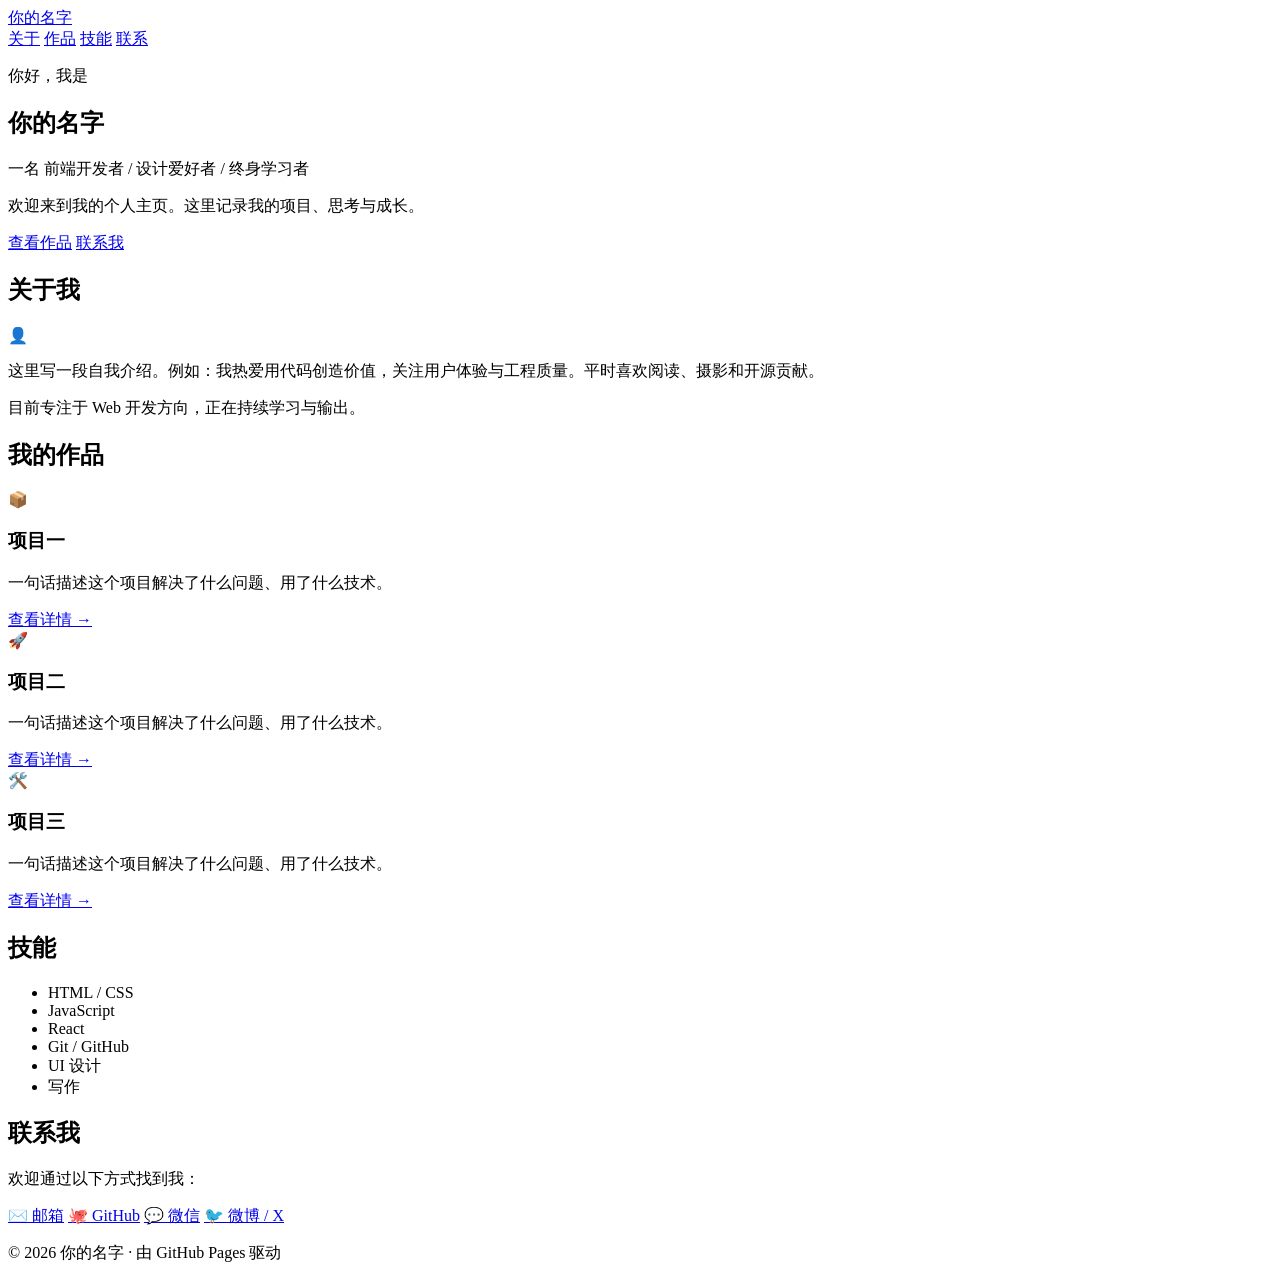
==== index.html @ ecc63362 "上传Html文件" ====
<!DOCTYPE html>
<html lang="zh-CN">
<head>
  <meta charset="UTF-8" />
  <meta name="viewport" content="width=device-width, initial-scale=1.0" />
  <title>你的名字 · 个人主页</title>
  <link rel="stylesheet" href="style.css" />
</head>
<body>
  <!-- 顶部导航 -->
  <header class="nav">
    <div class="nav-inner">
      <a class="logo" href="#top">你的名字</a>
      <nav class="links">
        <a href="#about">关于</a>
        <a href="#projects">作品</a>
        <a href="#skills">技能</a>
        <a href="#contact">联系</a>
      </nav>
    </div>
  </header>

  <!-- 首屏 -->
  <section class="hero" id="top">
    <div class="hero-inner">
      <p class="hello">你好，我是</p>
      <h1>你的名字</h1>
      <p class="tagline">一名 <span class="accent">前端开发者</span> / 设计爱好者 / 终身学习者</p>
      <p class="intro">欢迎来到我的个人主页。这里记录我的项目、思考与成长。</p>
      <div class="hero-actions">
        <a class="btn primary" href="#projects">查看作品</a>
        <a class="btn ghost" href="#contact">联系我</a>
      </div>
    </div>
  </section>

  <!-- 关于 -->
  <section class="section" id="about">
    <h2 class="section-title">关于我</h2>
    <div class="about-grid">
      <div class="avatar">👤</div>
      <div class="about-text">
        <p>这里写一段自我介绍。例如：我热爱用代码创造价值，关注用户体验与工程质量。平时喜欢阅读、摄影和开源贡献。</p>
        <p>目前专注于 Web 开发方向，正在持续学习与输出。</p>
      </div>
    </div>
  </section>

  <!-- 作品 -->
  <section class="section alt" id="projects">
    <h2 class="section-title">我的作品</h2>
    <div class="cards">
      <article class="card">
        <div class="card-thumb">📦</div>
        <h3>项目一</h3>
        <p>一句话描述这个项目解决了什么问题、用了什么技术。</p>
        <a class="card-link" href="#">查看详情 →</a>
      </article>
      <article class="card">
        <div class="card-thumb">🚀</div>
        <h3>项目二</h3>
        <p>一句话描述这个项目解决了什么问题、用了什么技术。</p>
        <a class="card-link" href="#">查看详情 →</a>
      </article>
      <article class="card">
        <div class="card-thumb">🛠️</div>
        <h3>项目三</h3>
        <p>一句话描述这个项目解决了什么问题、用了什么技术。</p>
        <a class="card-link" href="#">查看详情 →</a>
      </article>
    </div>
  </section>

  <!-- 技能 -->
  <section class="section" id="skills">
    <h2 class="section-title">技能</h2>
    <ul class="skills">
      <li>HTML / CSS</li>
      <li>JavaScript</li>
      <li>React</li>
      <li>Git / GitHub</li>
      <li>UI 设计</li>
      <li>写作</li>
    </ul>
  </section>

  <!-- 联系 -->
  <section class="section alt" id="contact">
    <h2 class="section-title">联系我</h2>
    <p class="contact-text">欢迎通过以下方式找到我：</p>
    <div class="social">
      <a href="mailto:you@example.com">✉️ 邮箱</a>
      <a href="https://github.com/你的用户名">🐙 GitHub</a>
      <a href="#">💬 微信</a>
      <a href="#">🐦 微博 / X</a>
    </div>
  </section>

  <footer class="footer">
    <p>© <span id="year"></span> 你的名字 · 由 GitHub Pages 驱动</p>
  </footer>

  <script>
    document.getElementById('year').textContent = new Date().getFullYear();
  </script>
</body>
</html>
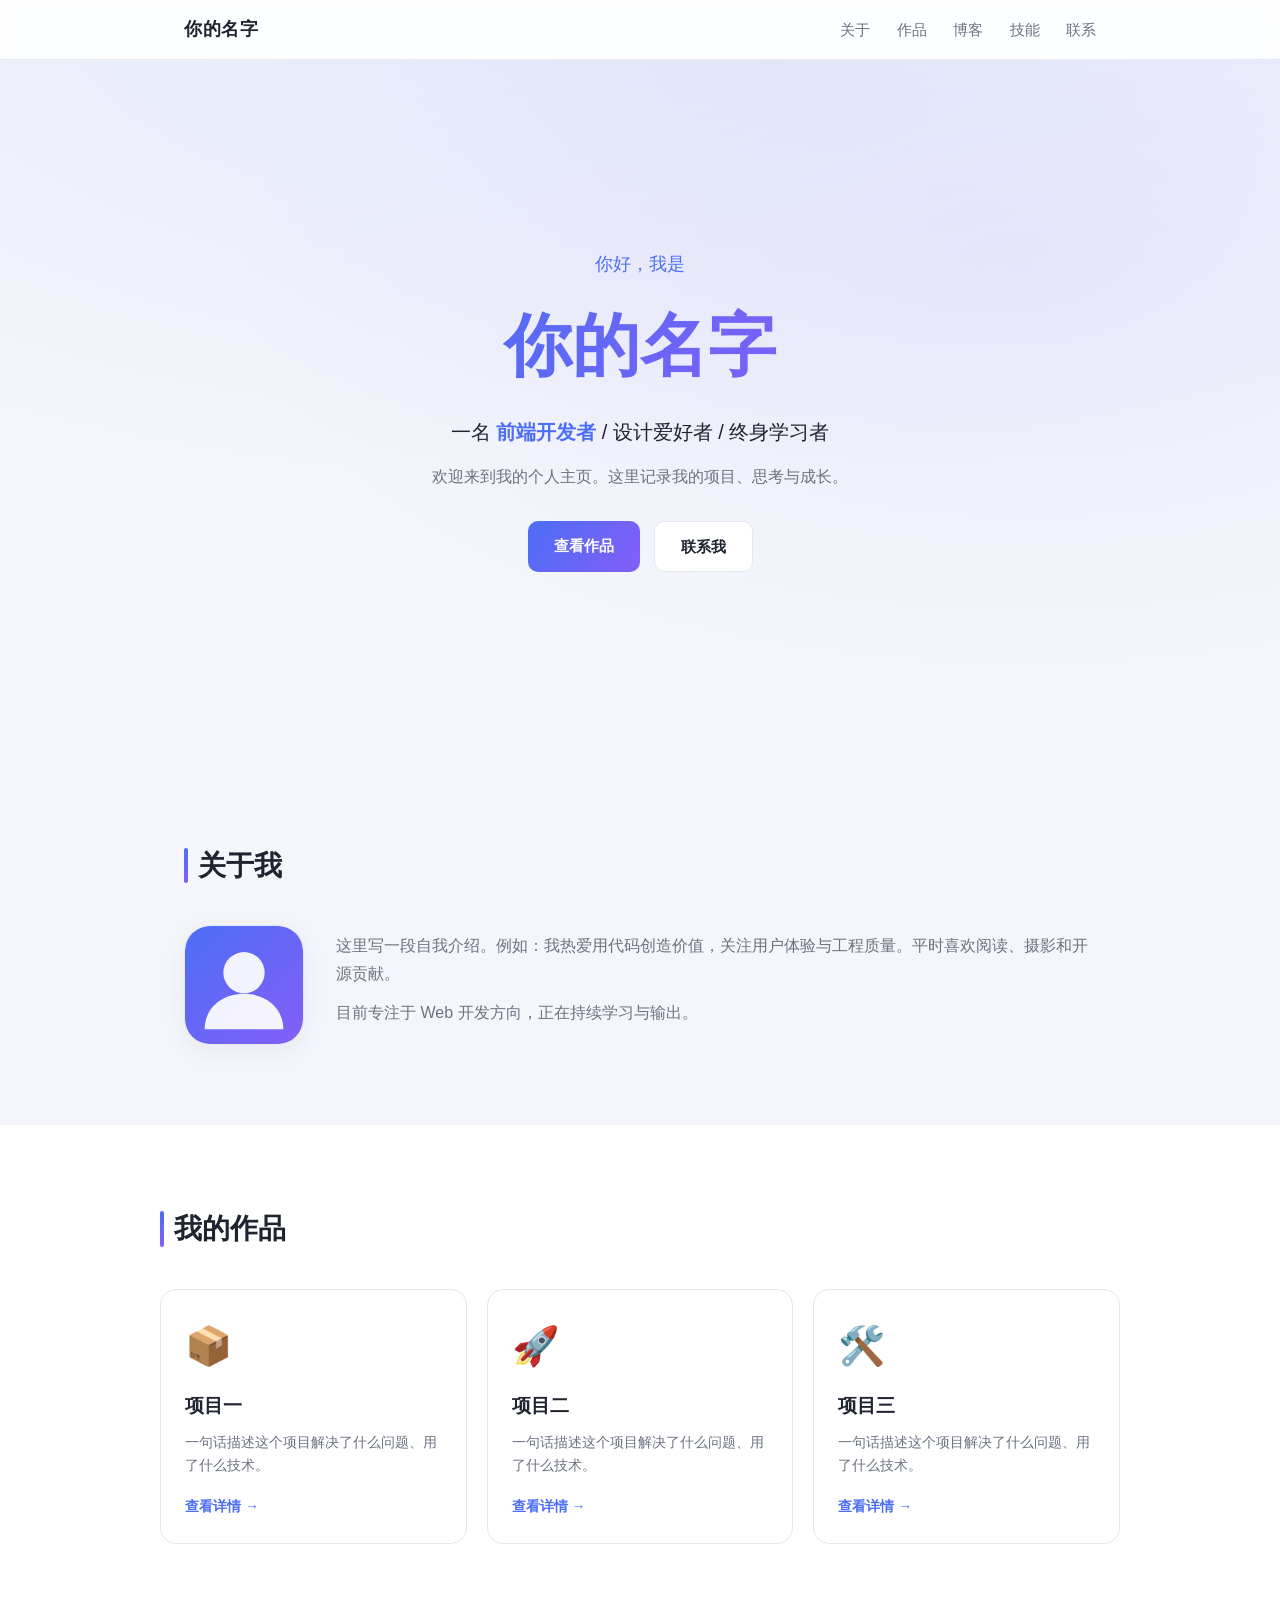
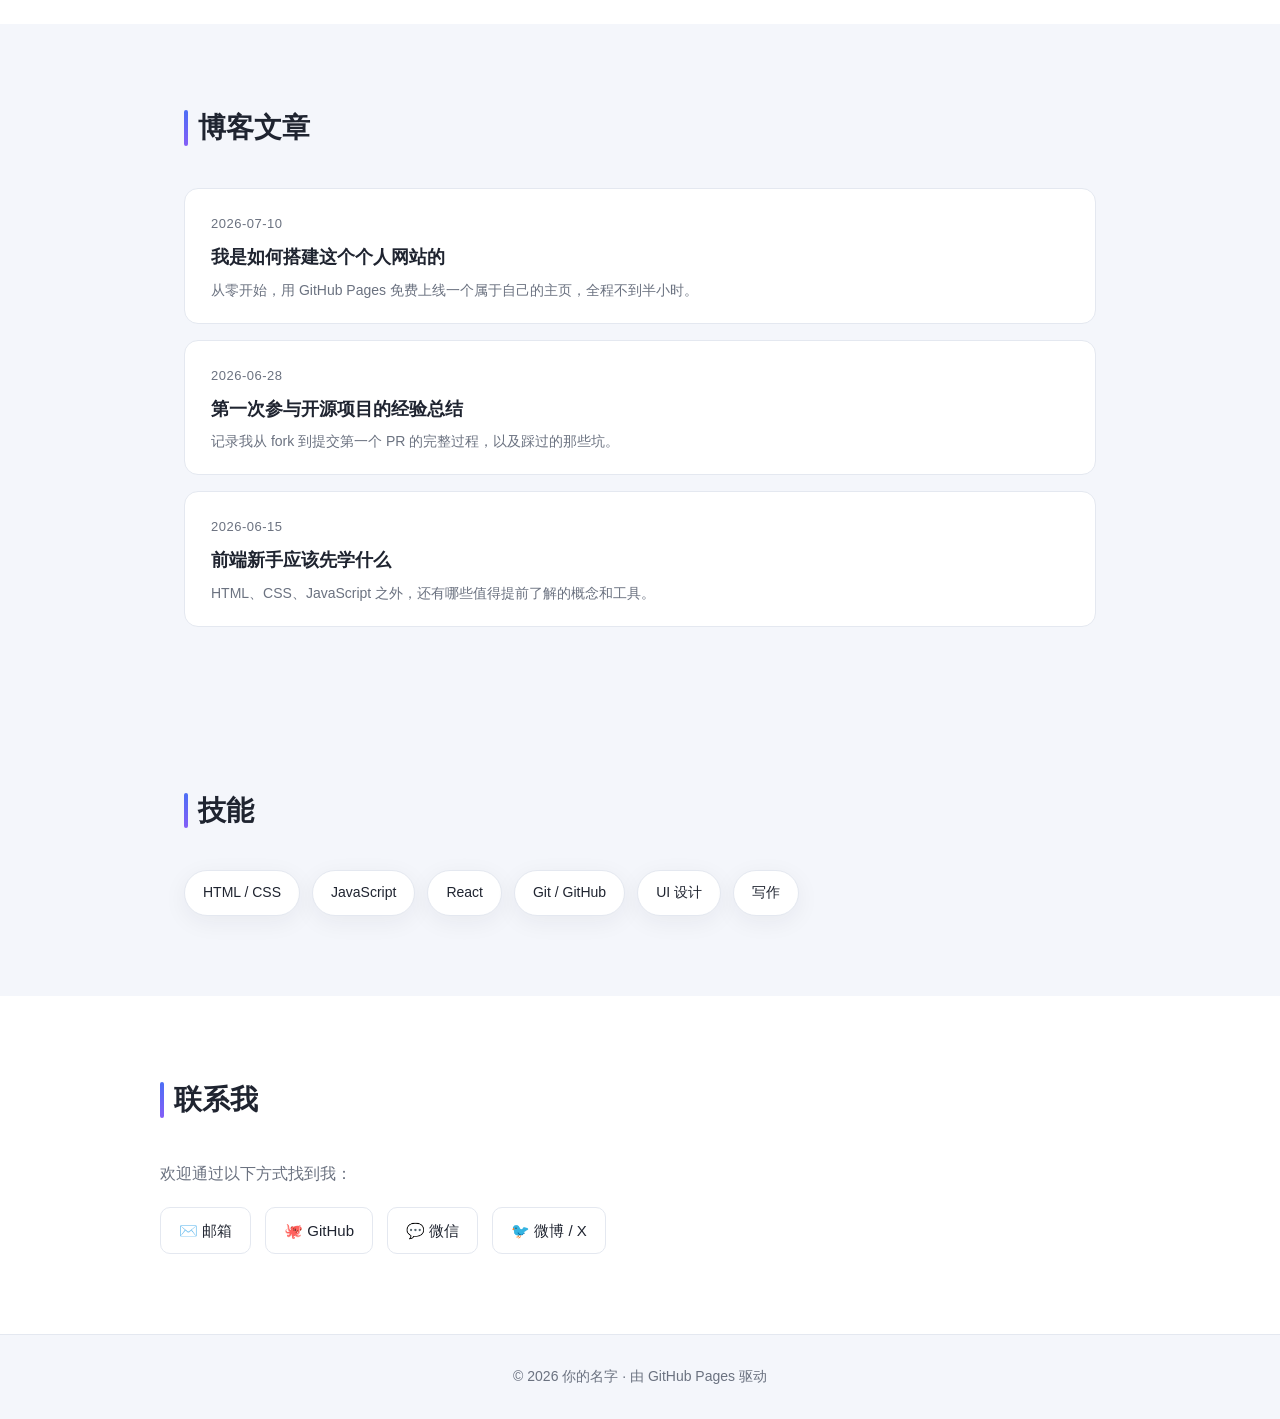
==== commit 4de5bc71: "Add files via upload 浅色主题 加照片头像 加博客列表 加项目详情页" ====
--- a/index.html
+++ b/index.html
@@ -14,6 +14,7 @@
       <nav class="links">
         <a href="#about">关于</a>
         <a href="#projects">作品</a>
+        <a href="#blog">博客</a>
         <a href="#skills">技能</a>
         <a href="#contact">联系</a>
       </nav>
@@ -38,7 +39,8 @@
   <section class="section" id="about">
     <h2 class="section-title">关于我</h2>
     <div class="about-grid">
-      <div class="avatar">👤</div>
+      <!-- 把你的照片命名为 avatar.jpg 放进同一文件夹，然后把下面 src 改成像 "avatar.jpg" 即可 -->
+      <img class="avatar-img" src="avatar.svg" alt="头像" />
       <div class="about-text">
         <p>这里写一段自我介绍。例如：我热爱用代码创造价值，关注用户体验与工程质量。平时喜欢阅读、摄影和开源贡献。</p>
         <p>目前专注于 Web 开发方向，正在持续学习与输出。</p>
@@ -54,21 +56,49 @@
         <div class="card-thumb">📦</div>
         <h3>项目一</h3>
         <p>一句话描述这个项目解决了什么问题、用了什么技术。</p>
-        <a class="card-link" href="#">查看详情 →</a>
+        <a class="card-link" href="project1.html">查看详情 →</a>
       </article>
       <article class="card">
         <div class="card-thumb">🚀</div>
         <h3>项目二</h3>
         <p>一句话描述这个项目解决了什么问题、用了什么技术。</p>
-        <a class="card-link" href="#">查看详情 →</a>
+        <a class="card-link" href="project2.html">查看详情 →</a>
       </article>
       <article class="card">
         <div class="card-thumb">🛠️</div>
         <h3>项目三</h3>
         <p>一句话描述这个项目解决了什么问题、用了什么技术。</p>
-        <a class="card-link" href="#">查看详情 →</a>
+        <a class="card-link" href="project3.html">查看详情 →</a>
       </article>
     </div>
+  </section>
+
+  <!-- 博客 -->
+  <section class="section" id="blog">
+    <h2 class="section-title">博客文章</h2>
+    <ul class="blog-list">
+      <li class="blog-item">
+        <a href="project1.html">
+          <span class="blog-date">2026-07-10</span>
+          <h3>我是如何搭建这个个人网站的</h3>
+          <p>从零开始，用 GitHub Pages 免费上线一个属于自己的主页，全程不到半小时。</p>
+        </a>
+      </li>
+      <li class="blog-item">
+        <a href="project2.html">
+          <span class="blog-date">2026-06-28</span>
+          <h3>第一次参与开源项目的经验总结</h3>
+          <p>记录我从 fork 到提交第一个 PR 的完整过程，以及踩过的那些坑。</p>
+        </a>
+      </li>
+      <li class="blog-item">
+        <a href="project3.html">
+          <span class="blog-date">2026-06-15</span>
+          <h3>前端新手应该先学什么</h3>
+          <p>HTML、CSS、JavaScript 之外，还有哪些值得提前了解的概念和工具。</p>
+        </a>
+      </li>
+    </ul>
   </section>
 
   <!-- 技能 -->
--- a/style.css
+++ b/style.css
@@ -0,0 +1,216 @@
+:root {
+  --bg: #f4f6fb;
+  --bg-alt: #ffffff;
+  --fg: #1f2430;
+  --muted: #6b7280;
+  --accent: #4c6ef5;
+  --accent-2: #845ef7;
+  --card: #ffffff;
+  --border: #e4e8f0;
+  --shadow: 0 6px 24px rgba(31, 36, 48, 0.06);
+}
+
+* { box-sizing: border-box; margin: 0; padding: 0; }
+
+body {
+  font-family: -apple-system, BlinkMacSystemFont, "Segoe UI", "PingFang SC",
+    "Microsoft YaHei", sans-serif;
+  background: var(--bg);
+  color: var(--fg);
+  line-height: 1.7;
+  -webkit-font-smoothing: antialiased;
+}
+
+a { color: inherit; text-decoration: none; }
+
+/* 导航 */
+.nav {
+  position: sticky;
+  top: 0;
+  z-index: 10;
+  background: rgba(255, 255, 255, 0.82);
+  backdrop-filter: blur(10px);
+  border-bottom: 1px solid var(--border);
+}
+.nav-inner {
+  max-width: 960px;
+  margin: 0 auto;
+  padding: 14px 24px;
+  display: flex;
+  align-items: center;
+  justify-content: space-between;
+}
+.logo { font-weight: 700; font-size: 18px; letter-spacing: 0.5px; }
+.links a { margin-left: 22px; color: var(--muted); font-size: 15px; transition: color .2s; }
+.links a:hover { color: var(--accent); }
+
+/* 首屏 */
+.hero {
+  min-height: 78vh;
+  display: flex;
+  align-items: center;
+  justify-content: center;
+  text-align: center;
+  padding: 60px 24px;
+  background:
+    radial-gradient(1200px 500px at 50% -10%, rgba(76,110,245,0.10), transparent),
+    radial-gradient(800px 400px at 80% 30%, rgba(132,94,247,0.08), transparent);
+}
+.hero-inner { max-width: 680px; }
+.hello { color: var(--accent); font-size: 18px; margin-bottom: 8px; }
+.hero h1 {
+  font-size: clamp(40px, 8vw, 68px);
+  font-weight: 800;
+  background: linear-gradient(120deg, var(--accent), var(--accent-2));
+  -webkit-background-clip: text;
+  background-clip: text;
+  color: transparent;
+  margin-bottom: 12px;
+}
+.tagline { font-size: 20px; color: var(--fg); margin-bottom: 14px; }
+.accent { color: var(--accent); font-weight: 600; }
+.intro { color: var(--muted); font-size: 16px; margin-bottom: 30px; }
+.hero-actions { display: flex; gap: 14px; justify-content: center; flex-wrap: wrap; }
+.btn {
+  padding: 12px 26px;
+  border-radius: 10px;
+  font-size: 15px;
+  font-weight: 600;
+  transition: transform .15s, opacity .2s, box-shadow .2s;
+}
+.btn:hover { transform: translateY(-2px); box-shadow: var(--shadow); }
+.btn.primary { background: linear-gradient(120deg, var(--accent), var(--accent-2)); color: #fff; }
+.btn.ghost { border: 1px solid var(--border); color: var(--fg); background: var(--card); }
+.btn.ghost:hover { border-color: var(--accent); }
+
+/* 通用 section */
+.section { max-width: 960px; margin: 0 auto; padding: 80px 24px; }
+.section.alt { max-width: none; background: var(--bg-alt); }
+.section.alt > * { max-width: 960px; margin-left: auto; margin-right: auto; }
+.section-title {
+  font-size: 28px;
+  font-weight: 700;
+  margin-bottom: 36px;
+  position: relative;
+  padding-left: 14px;
+}
+.section-title::before {
+  content: "";
+  position: absolute;
+  left: 0; top: 6px; bottom: 6px;
+  width: 4px;
+  border-radius: 4px;
+  background: linear-gradient(var(--accent), var(--accent-2));
+}
+
+/* 关于 */
+.about-grid { display: flex; gap: 32px; align-items: center; flex-wrap: wrap; }
+.avatar-img {
+  width: 120px; height: 120px;
+  flex: 0 0 120px;
+  object-fit: cover;
+  border-radius: 26px;
+  background: var(--card);
+  border: 1px solid var(--border);
+  box-shadow: var(--shadow);
+}
+.about-text { flex: 1; min-width: 260px; color: var(--muted); }
+.about-text p { margin-bottom: 12px; }
+
+/* 卡片 */
+.cards { display: grid; grid-template-columns: repeat(auto-fit, minmax(240px, 1fr)); gap: 20px; }
+.card {
+  background: var(--card);
+  border: 1px solid var(--border);
+  border-radius: 16px;
+  padding: 24px;
+  transition: transform .2s, border-color .2s, box-shadow .2s;
+}
+.card:hover { transform: translateY(-4px); border-color: var(--accent); box-shadow: var(--shadow); }
+.card-thumb { font-size: 38px; margin-bottom: 12px; }
+.card h3 { font-size: 19px; margin-bottom: 8px; }
+.card p { color: var(--muted); font-size: 14px; margin-bottom: 14px; }
+.card-link { color: var(--accent); font-size: 14px; font-weight: 600; }
+
+/* 博客 */
+.blog-list { list-style: none; display: flex; flex-direction: column; gap: 16px; }
+.blog-item {
+  background: var(--card);
+  border: 1px solid var(--border);
+  border-radius: 14px;
+  padding: 20px 26px;
+  transition: transform .2s, border-color .2s, box-shadow .2s;
+}
+.blog-item:hover { transform: translateY(-2px); border-color: var(--accent); box-shadow: var(--shadow); }
+.blog-date { color: var(--muted); font-size: 13px; letter-spacing: 0.5px; }
+.blog-item h3 { font-size: 18px; margin: 6px 0; }
+.blog-item p { color: var(--muted); font-size: 14px; }
+
+/* 技能 */
+.skills { list-style: none; display: flex; flex-wrap: wrap; gap: 12px; }
+.skills li {
+  padding: 10px 18px;
+  background: var(--card);
+  border: 1px solid var(--border);
+  border-radius: 999px;
+  font-size: 14px;
+  box-shadow: var(--shadow);
+}
+
+/* 联系 */
+.contact-text { color: var(--muted); margin-bottom: 20px; }
+.social { display: flex; flex-wrap: wrap; gap: 14px; }
+.social a {
+  padding: 10px 18px;
+  border: 1px solid var(--border);
+  border-radius: 10px;
+  font-size: 15px;
+  background: var(--card);
+  transition: border-color .2s, color .2s;
+}
+.social a:hover { border-color: var(--accent); color: var(--accent); }
+
+/* 项目详情页 */
+.back-link {
+  display: inline-flex;
+  align-items: center;
+  gap: 6px;
+  color: var(--muted);
+  font-size: 14px;
+  margin: 24px 0;
+}
+.back-link:hover { color: var(--accent); }
+.detail-hero { padding: 20px 0 40px; }
+.detail-hero h1 {
+  font-size: clamp(30px, 6vw, 46px);
+  font-weight: 800;
+  margin: 10px 0 12px;
+  background: linear-gradient(120deg, var(--accent), var(--accent-2));
+  -webkit-background-clip: text;
+  background-clip: text;
+  color: transparent;
+}
+.detail-meta { color: var(--muted); font-size: 14px; margin-bottom: 28px; }
+.detail-body { max-width: 720px; }
+.detail-body h2 { font-size: 21px; margin: 32px 0 12px; }
+.detail-body p { color: var(--muted); margin-bottom: 14px; }
+.detail-body ul { color: var(--muted); padding-left: 22px; margin-bottom: 14px; }
+.detail-body li { margin-bottom: 8px; }
+.tag-row { display: flex; flex-wrap: wrap; gap: 10px; margin: 18px 0 8px; }
+.tag {
+  padding: 6px 14px;
+  background: var(--card);
+  border: 1px solid var(--border);
+  border-radius: 999px;
+  font-size: 13px;
+  color: var(--muted);
+}
+
+/* 页脚 */
+.footer { text-align: center; padding: 30px 24px; color: var(--muted); font-size: 14px; border-top: 1px solid var(--border); }
+
+/* 移动端 */
+@media (max-width: 600px) {
+  .links a { margin-left: 14px; font-size: 14px; }
+  .section { padding: 56px 20px; }
+}
